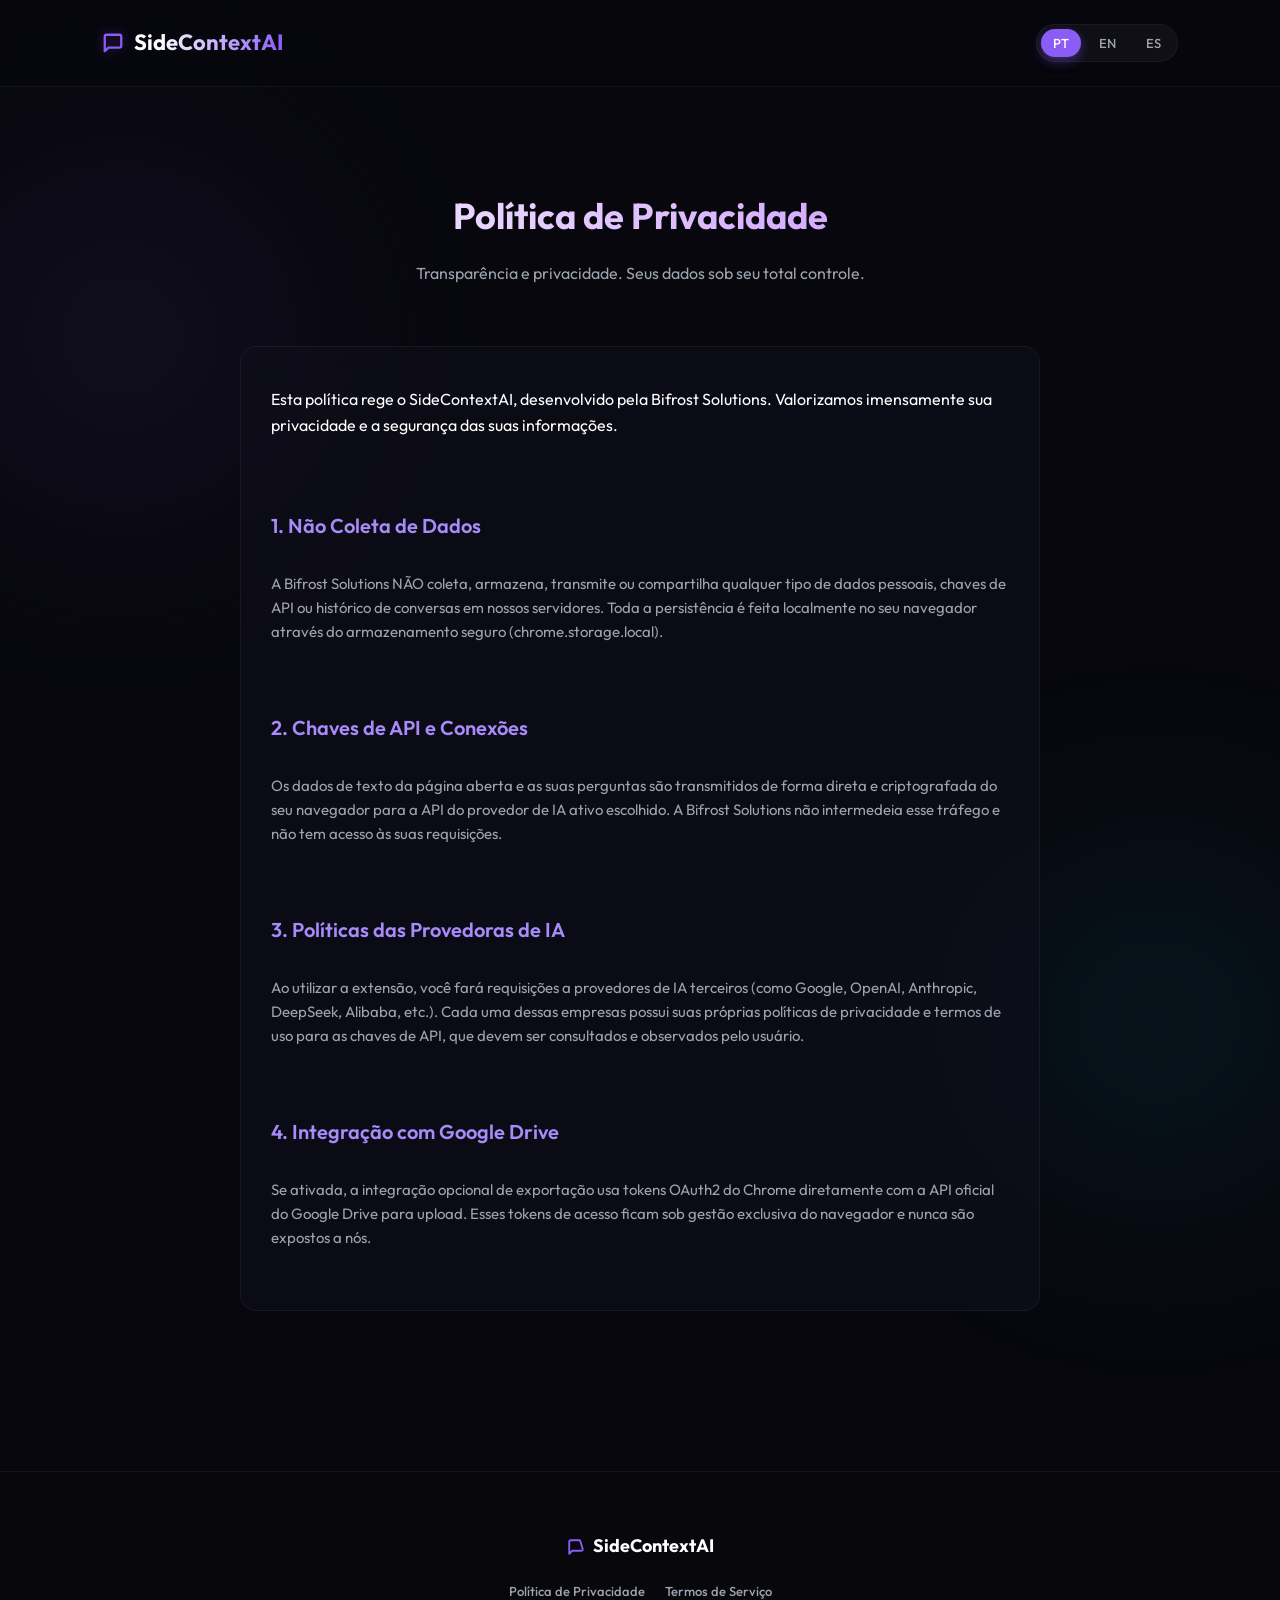
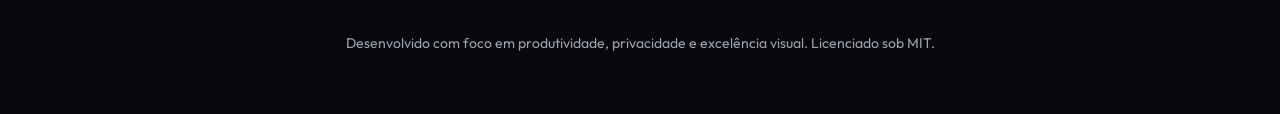
==== privacy.html @ da58473b "feat: add terms of service and privacy policy pages" ====
<!DOCTYPE html>
<html lang="pt">
<head>
  <meta charset="UTF-8">
  <meta name="viewport" content="width=device-width, initial-scale=1.0">
  <title>SideContextAI — Política de Privacidade</title>
  <meta name="description" content="SideContextAI - Política de Privacidade e não coleta de dados da Bifrost Solutions.">
  
  <!-- Fonts -->
  <link rel="preconnect" href="https://fonts.googleapis.com">
  <link rel="preconnect" href="https://fonts.gstatic.com" crossorigin>
  <link href="https://fonts.googleapis.com/css2?family=Outfit:wght@300;400;500;600;700;800&display=swap" rel="stylesheet">
  
  <link rel="stylesheet" href="style.css">
</head>
<body>
  <!-- Nav Bar -->
  <nav class="navbar">
    <div class="logo">
      <a href="index.html" style="text-decoration: none; display: flex; align-items: center; gap: 10px;">
        <svg xmlns="http://www.w3.org/2000/svg" width="22" height="22" viewBox="0 0 24 24" fill="none" stroke="currentColor" stroke-width="2.5" stroke-linecap="round" stroke-linejoin="round"><path d="M21 15a2 2 0 0 1-2 2H7l-4 4V5a2 2 0 0 1 2-2h14a2 2 0 0 1 2 2z"></path></svg>
        <span data-i18n="navTitle">SideContextAI</span>
      </a>
    </div>
    
    <div class="lang-selector">
      <button class="lang-btn active" data-lang="pt_BR" id="lang-pt">PT</button>
      <button class="lang-btn" data-lang="en" id="lang-en">EN</button>
      <button class="lang-btn" data-lang="es" id="lang-es">ES</button>
    </div>
  </nav>

  <!-- Content Section -->
  <section class="section">
    <div class="section-header scroll-reveal">
      <h1 class="section-title" data-i18n="privacyTitle">Política de Privacidade</h1>
      <p class="section-subtitle" data-i18n="privacySubtitle">Transparência e privacidade. Seus dados sob seu total controle.</p>
    </div>
    
    <div style="max-width: 800px; margin: 0 auto;" class="feature-card scroll-reveal">
      <p style="margin-bottom: 24px; font-size: 16px; color: #fff;" data-i18n="privacyIntro">Esta política rege o SideContextAI, desenvolvido pela Bifrost Solutions. Valorizamos imensamente sua privacidade e a segurança das suas informações.</p>
      
      <h3 style="margin-top: 28px; margin-bottom: 10px; color: var(--primary-hover);" data-i18n="privacySec1Title">1. Não Coleta de Dados</h3>
      <p style="margin-bottom: 20px; font-size: 15px; color: var(--text-secondary);" data-i18n="privacySec1Desc">A Bifrost Solutions NÃO coleta, armazena, transmite ou compartilha qualquer tipo de dados pessoais, chaves de API ou histórico de conversas em nossos servidores. Toda a persistência é feita localmente no seu navegador através do armazenamento seguro (chrome.storage.local).</p>
      
      <h3 style="margin-top: 28px; margin-bottom: 10px; color: var(--primary-hover);" data-i18n="privacySec2Title">2. Chaves de API e Conexões</h3>
      <p style="margin-bottom: 20px; font-size: 15px; color: var(--text-secondary);" data-i18n="privacySec2Desc">Os dados de texto da página aberta e as suas perguntas são transmitidos de forma direta e criptografada do seu navegador para a API do provedor de IA ativo escolhido. A Bifrost Solutions não intermedeia esse tráfego e não tem acesso às suas requisições.</p>
      
      <h3 style="margin-top: 28px; margin-bottom: 10px; color: var(--primary-hover);" data-i18n="privacySec3Title">3. Políticas das Provedoras de IA</h3>
      <p style="margin-bottom: 20px; font-size: 15px; color: var(--text-secondary);" data-i18n="privacySec3Desc">Ao utilizar a extensão, você fará requisições a provedores de IA terceiros (como Google, OpenAI, Anthropic, DeepSeek, Alibaba, etc.). Cada uma dessas empresas possui suas próprias políticas de privacidade e termos de uso para as chaves de API, que devem ser consultados e observados pelo usuário.</p>
      
      <h3 style="margin-top: 28px; margin-bottom: 10px; color: var(--primary-hover);" data-i18n="privacySec4Title">4. Google Drive Integration</h3>
      <p style="margin-bottom: 20px; font-size: 15px; color: var(--text-secondary);" data-i18n="privacySec4Desc">Se ativada, a integração opcional de exportação usa tokens OAuth2 do Chrome diretamente com a API oficial do Google Drive para upload. Esses tokens de acesso ficam sob gestão exclusiva do navegador e nunca são expostos a nós.</p>
    </div>
  </section>

  <!-- Footer -->
  <footer class="footer">
    <div class="footer-content">
      <div class="footer-logo">
        <svg xmlns="http://www.w3.org/2000/svg" width="18" height="18" viewBox="0 0 24 24" fill="none" stroke="currentColor" stroke-width="2.5" stroke-linecap="round" stroke-linejoin="round"><path d="M21 15a2 2 0 0 1-2 2H7l-4 4V5a2 2 0 0 1 2-2h11a2 2 0 0 1 2 2z"></path></svg>
        <span>SideContextAI</span>
      </div>
      <div style="margin-bottom: 10px; display: flex; gap: 20px;">
        <a href="privacy.html" style="color: var(--text-secondary); text-decoration: none; font-size: 13px; font-weight: 500;" data-i18n="privacyLink">Política de Privacidade</a>
        <a href="terms.html" style="color: var(--text-secondary); text-decoration: none; font-size: 13px; font-weight: 500;" data-i18n="termsLink">Termos de Serviço</a>
      </div>
      <p data-i18n="footerText">Desenvolvido com foco em produtividade, privacidade e excelência visual. Licenciado sob MIT.</p>
    </div>
  </footer>

  <script type="module" src="script.js"></script>
</body>
</html>
---- style.css ----
/* style.css */

:root {
  --bg-dark: #07070d;
  --bg-panel: rgba(15, 15, 27, 0.6);
  --border-glass: rgba(255, 255, 255, 0.05);
  --border-glow: rgba(139, 92, 246, 0.3);
  --text-primary: #f3f4f6;
  --text-secondary: #9ca3af;
  --primary-color: #8b5cf6;
  --primary-hover: #a78bfa;
  --primary-glow: rgba(139, 92, 246, 0.4);
  --accent-color: #06b6d4;
  --font-sans: 'Outfit', sans-serif;
  --transition-smooth: all 0.3s cubic-bezier(0.4, 0, 0.2, 1);
}

* {
  box-sizing: border-box;
  margin: 0;
  padding: 0;
}

body {
  background-color: var(--bg-dark);
  font-family: var(--font-sans);
  color: var(--text-primary);
  line-height: 1.6;
  overflow-x: hidden;
  position: relative;
}

/* Background Auroras */
body::before,
body::after {
  content: "";
  position: absolute;
  width: 500px;
  height: 500px;
  border-radius: 50%;
  filter: blur(120px);
  z-index: -1;
  opacity: 0.15;
  pointer-events: none;
}

body::before {
  top: 5%;
  left: -10%;
  background: radial-gradient(circle, var(--primary-color) 0%, transparent 70%);
  animation: pulseAurora 12s infinite alternate ease-in-out;
}

body::after {
  top: 45%;
  right: -10%;
  background: radial-gradient(circle, var(--accent-color) 0%, transparent 70%);
  animation: pulseAurora 15s infinite alternate-reverse ease-in-out;
}

@keyframes pulseAurora {
  0% { transform: translate(0, 0) scale(1); opacity: 0.12; }
  100% { transform: translate(30px, 40px) scale(1.15); opacity: 0.18; }
}

/* Header & Nav */
.navbar {
  display: flex;
  justify-content: space-between;
  align-items: center;
  padding: 24px 8%;
  background: rgba(7, 7, 13, 0.7);
  backdrop-filter: blur(12px);
  border-bottom: 1px solid var(--border-glass);
  position: sticky;
  top: 0;
  z-index: 100;
}

.logo {
  display: flex;
  align-items: center;
  gap: 10px;
  font-weight: 700;
  font-size: 22px;
  background: linear-gradient(90deg, #fff 30%, var(--primary-color) 100%);
  -webkit-background-clip: text;
  -webkit-text-fill-color: transparent;
  cursor: default;
}

.logo svg {
  stroke: var(--primary-color);
  filter: drop-shadow(0 0 6px var(--primary-glow));
}

.lang-selector {
  display: flex;
  gap: 6px;
  background: rgba(255, 255, 255, 0.04);
  padding: 4px;
  border-radius: 20px;
  border: 1px solid var(--border-glass);
}

.lang-btn {
  background: transparent;
  border: none;
  color: var(--text-secondary);
  font-family: var(--font-sans);
  font-weight: 500;
  font-size: 13px;
  padding: 6px 12px;
  border-radius: 16px;
  cursor: pointer;
  transition: var(--transition-smooth);
}

.lang-btn:hover {
  color: #fff;
}

.lang-btn.active {
  background: var(--primary-color);
  color: #fff;
  box-shadow: 0 4px 12px var(--primary-glow);
}

/* Hero Section */
.hero {
  display: grid;
  grid-template-columns: 1.1fr 0.9fr;
  align-items: center;
  gap: 60px;
  padding: 80px 8% 120px 8%;
  max-width: 1400px;
  margin: 0 auto;
}

.hero-content {
  display: flex;
  flex-direction: column;
}

.hero-title {
  font-size: 48px;
  font-weight: 800;
  line-height: 1.15;
  margin-bottom: 24px;
  background: linear-gradient(135deg, #ffffff 0%, #d8b4fe 50%, var(--primary-color) 100%);
  -webkit-background-clip: text;
  -webkit-text-fill-color: transparent;
  filter: drop-shadow(0 2px 10px rgba(0,0,0,0.3));
}

.hero-subtitle {
  font-size: 18px;
  color: var(--text-secondary);
  margin-bottom: 40px;
  font-weight: 400;
}

.hero-ctas {
  display: flex;
  gap: 16px;
}

.btn-primary {
  display: inline-flex;
  align-items: center;
  gap: 10px;
  background: linear-gradient(135deg, var(--primary-color) 0%, #6d28d9 100%);
  color: #fff;
  padding: 14px 28px;
  border-radius: 12px;
  font-weight: 600;
  font-size: 16px;
  text-decoration: none;
  transition: var(--transition-smooth);
  box-shadow: 0 4px 20px var(--primary-glow);
  border: 1px solid rgba(255, 255, 255, 0.1);
}

.btn-primary:hover {
  transform: translateY(-2px);
  box-shadow: 0 6px 24px rgba(139, 92, 246, 0.6);
  background: linear-gradient(135deg, var(--primary-hover) 0%, var(--primary-color) 100%);
}

.btn-secondary {
  display: inline-flex;
  align-items: center;
  gap: 10px;
  background: rgba(255, 255, 255, 0.04);
  color: var(--text-primary);
  padding: 14px 28px;
  border-radius: 12px;
  font-weight: 600;
  font-size: 16px;
  text-decoration: none;
  transition: var(--transition-smooth);
  border: 1px solid var(--border-glass);
}

.btn-secondary:hover {
  background: rgba(255, 255, 255, 0.08);
  border-color: rgba(255, 255, 255, 0.15);
  transform: translateY(-2px);
}

/* Mockup UI */
.hero-mockup {
  display: flex;
  justify-content: center;
  perspective: 1000px;
}

.extension-preview {
  width: 320px;
  height: 520px;
  background: #0b0b14;
  border-radius: 16px;
  border: 1px solid rgba(255, 255, 255, 0.08);
  box-shadow: 0 20px 50px rgba(0, 0, 0, 0.6), 0 0 25px rgba(139, 92, 246, 0.15);
  display: flex;
  flex-direction: column;
  overflow: hidden;
  transform: rotateY(-8deg) rotateX(4deg);
  transition: var(--transition-smooth);
}

.extension-preview:hover {
  transform: rotateY(0deg) rotateX(0deg) scale(1.02);
  box-shadow: 0 25px 60px rgba(0, 0, 0, 0.7), 0 0 35px rgba(139, 92, 246, 0.25);
}

.mock-header {
  padding: 12px 16px;
  background: rgba(20, 20, 35, 0.7);
  border-bottom: 1px solid rgba(255, 255, 255, 0.08);
  font-weight: 600;
  font-size: 14px;
  color: #fff;
  display: flex;
  align-items: center;
  gap: 8px;
}

.mock-header-dot {
  width: 8px;
  height: 8px;
  background: var(--accent-color);
  border-radius: 50%;
  box-shadow: 0 0 6px var(--accent-color);
}

.mock-chat {
  flex-grow: 1;
  padding: 16px;
  overflow-y: auto;
  display: flex;
  flex-direction: column;
  gap: 12px;
}

.mock-msg {
  padding: 10px 12px;
  border-radius: 8px;
  font-size: 12px;
  max-width: 85%;
  line-height: 1.4;
  animation: fadeIn 0.4s ease forwards;
}

.mock-msg.user {
  background: rgba(255, 255, 255, 0.05);
  align-self: flex-end;
  color: #fff;
  border-bottom-right-radius: 2px;
}

.mock-msg.assistant {
  background: rgba(139, 92, 246, 0.08);
  align-self: flex-start;
  border-left: 2px solid var(--primary-color);
  color: var(--text-primary);
  border-bottom-left-radius: 2px;
}

.mock-context {
  padding: 8px 12px;
  background: rgba(13, 13, 23, 0.85);
  border-top: 1px solid rgba(139, 92, 246, 0.2);
  border-bottom: 1px solid rgba(255, 255, 255, 0.08);
  display: flex;
  align-items: center;
  gap: 6px;
  font-size: 11px;
}

.mock-badge {
  background: rgba(139, 92, 246, 0.2);
  color: #c084fc;
  padding: 1px 6px;
  border-radius: 10px;
  font-size: 9px;
  font-weight: bold;
}

.mock-title {
  color: var(--text-secondary);
  white-space: nowrap;
  overflow: hidden;
  text-overflow: ellipsis;
}

.mock-toolbar {
  padding: 6px 12px;
  background: rgba(20, 20, 35, 0.7);
  display: flex;
  justify-content: space-between;
  border-bottom: 1px solid rgba(255, 255, 255, 0.05);
}

.mock-tool {
  width: 20px;
  height: 20px;
  background: rgba(255, 255, 255, 0.03);
  border-radius: 50%;
  display: flex;
  align-items: center;
  justify-content: center;
}

.mock-tool svg {
  stroke: var(--text-secondary);
}

.mock-input-area {
  padding: 10px 12px 14px 12px;
  background: #07070c;
  display: flex;
  gap: 8px;
}

.mock-input {
  flex-grow: 1;
  background: rgba(255, 255, 255, 0.03);
  border: 1px solid rgba(255, 255, 255, 0.08);
  border-radius: 12px;
  padding: 6px 10px;
  color: var(--text-secondary);
  font-size: 11px;
}

.mock-send {
  width: 28px;
  height: 28px;
  background: linear-gradient(135deg, var(--primary-color), #6d28d9);
  border-radius: 50%;
  display: flex;
  align-items: center;
  justify-content: center;
  box-shadow: 0 2px 8px var(--primary-glow);
}

/* Features Section */
.section {
  padding: 100px 8%;
  max-width: 1400px;
  margin: 0 auto;
}

.section-header {
  text-align: center;
  margin-bottom: 60px;
}

.section-title {
  font-size: 36px;
  font-weight: 700;
  margin-bottom: 16px;
  background: linear-gradient(90deg, #fff, #c084fc);
  -webkit-background-clip: text;
  -webkit-text-fill-color: transparent;
}

.section-subtitle {
  font-size: 16px;
  color: var(--text-secondary);
  max-width: 600px;
  margin: 0 auto;
}

.features-grid {
  display: grid;
  grid-template-columns: repeat(auto-fit, minmax(320px, 1fr));
  gap: 30px;
}

.feature-card {
  background: var(--bg-panel);
  border-radius: 16px;
  border: 1px solid var(--border-glass);
  padding: 40px 30px;
  backdrop-filter: blur(12px);
  transition: var(--transition-smooth);
  display: flex;
  flex-direction: column;
  gap: 20px;
}

.feature-card:hover {
  transform: translateY(-5px);
  border-color: var(--border-glow);
  box-shadow: 0 10px 30px rgba(139, 92, 246, 0.06), 0 0 20px rgba(139, 92, 246, 0.04);
}

.feature-icon-wrapper {
  width: 50px;
  height: 50px;
  background: rgba(139, 92, 246, 0.1);
  border-radius: 12px;
  display: flex;
  align-items: center;
  justify-content: center;
  border: 1px solid rgba(139, 92, 246, 0.15);
  color: var(--primary-color);
  transition: var(--transition-smooth);
}

.feature-card:hover .feature-icon-wrapper {
  background: var(--primary-color);
  color: #fff;
  box-shadow: 0 0 15px var(--primary-glow);
}

.feature-card h3 {
  font-size: 20px;
  font-weight: 600;
}

.feature-card p {
  color: var(--text-secondary);
  font-size: 15px;
  line-height: 1.6;
}

/* Install Section */
.install-container {
  display: grid;
  grid-template-columns: repeat(auto-fit, minmax(240px, 1fr));
  gap: 30px;
}

.step-card {
  background: rgba(255, 255, 255, 0.02);
  border-radius: 16px;
  border: 1px solid var(--border-glass);
  padding: 30px 24px;
  transition: var(--transition-smooth);
  position: relative;
}

.step-card:hover {
  background: rgba(255, 255, 255, 0.04);
  border-color: rgba(255, 255, 255, 0.1);
}

.step-card h3 {
  font-size: 18px;
  font-weight: 600;
  margin-bottom: 12px;
  color: #fff;
}

.step-card p {
  font-size: 14px;
  color: var(--text-secondary);
}

/* Footer */
.footer {
  padding: 60px 8%;
  border-top: 1px solid var(--border-glass);
  text-align: center;
  background: rgba(7, 7, 13, 0.9);
  margin-top: 60px;
}

.footer-content {
  max-width: 800px;
  margin: 0 auto;
  display: flex;
  flex-direction: column;
  align-items: center;
  gap: 20px;
}

.footer-logo {
  display: flex;
  align-items: center;
  gap: 8px;
  font-weight: 700;
  font-size: 18px;
  color: #fff;
}

.footer-logo svg {
  stroke: var(--primary-color);
}

.footer p {
  font-size: 14px;
  color: var(--text-secondary);
}

/* Scroll Animations */
.scroll-reveal {
  opacity: 0;
  transform: translateY(30px);
  transition: opacity 0.8s ease, transform 0.8s cubic-bezier(0.2, 0.8, 0.2, 1);
}

.scroll-reveal.visible {
  opacity: 1;
  transform: translateY(0);
}

/* Delay for children load */
.delay-1 { transition-delay: 0.1s; }
.delay-2 { transition-delay: 0.2s; }
.delay-3 { transition-delay: 0.3s; }
.delay-4 { transition-delay: 0.4s; }

/* Responsive adjustments */
@media (max-width: 900px) {
  .hero {
    grid-template-columns: 1fr;
    text-align: center;
    gap: 40px;
    padding-top: 40px;
  }
  
  .hero-content {
    align-items: center;
  }
  
  .hero-ctas {
    justify-content: center;
    flex-wrap: wrap;
  }
  
  .hero-title {
    font-size: 38px;
  }
  
  .hero-mockup {
    margin-top: 20px;
  }

  .extension-preview {
    transform: none;
  }
  
  .navbar {
    padding: 20px 6%;
  }
  
  .section {
    padding: 60px 6%;
  }
}

@keyframes fadeIn {
  from { opacity: 0; transform: translateY(8px); }
  to { opacity: 1; transform: translateY(0); }
}
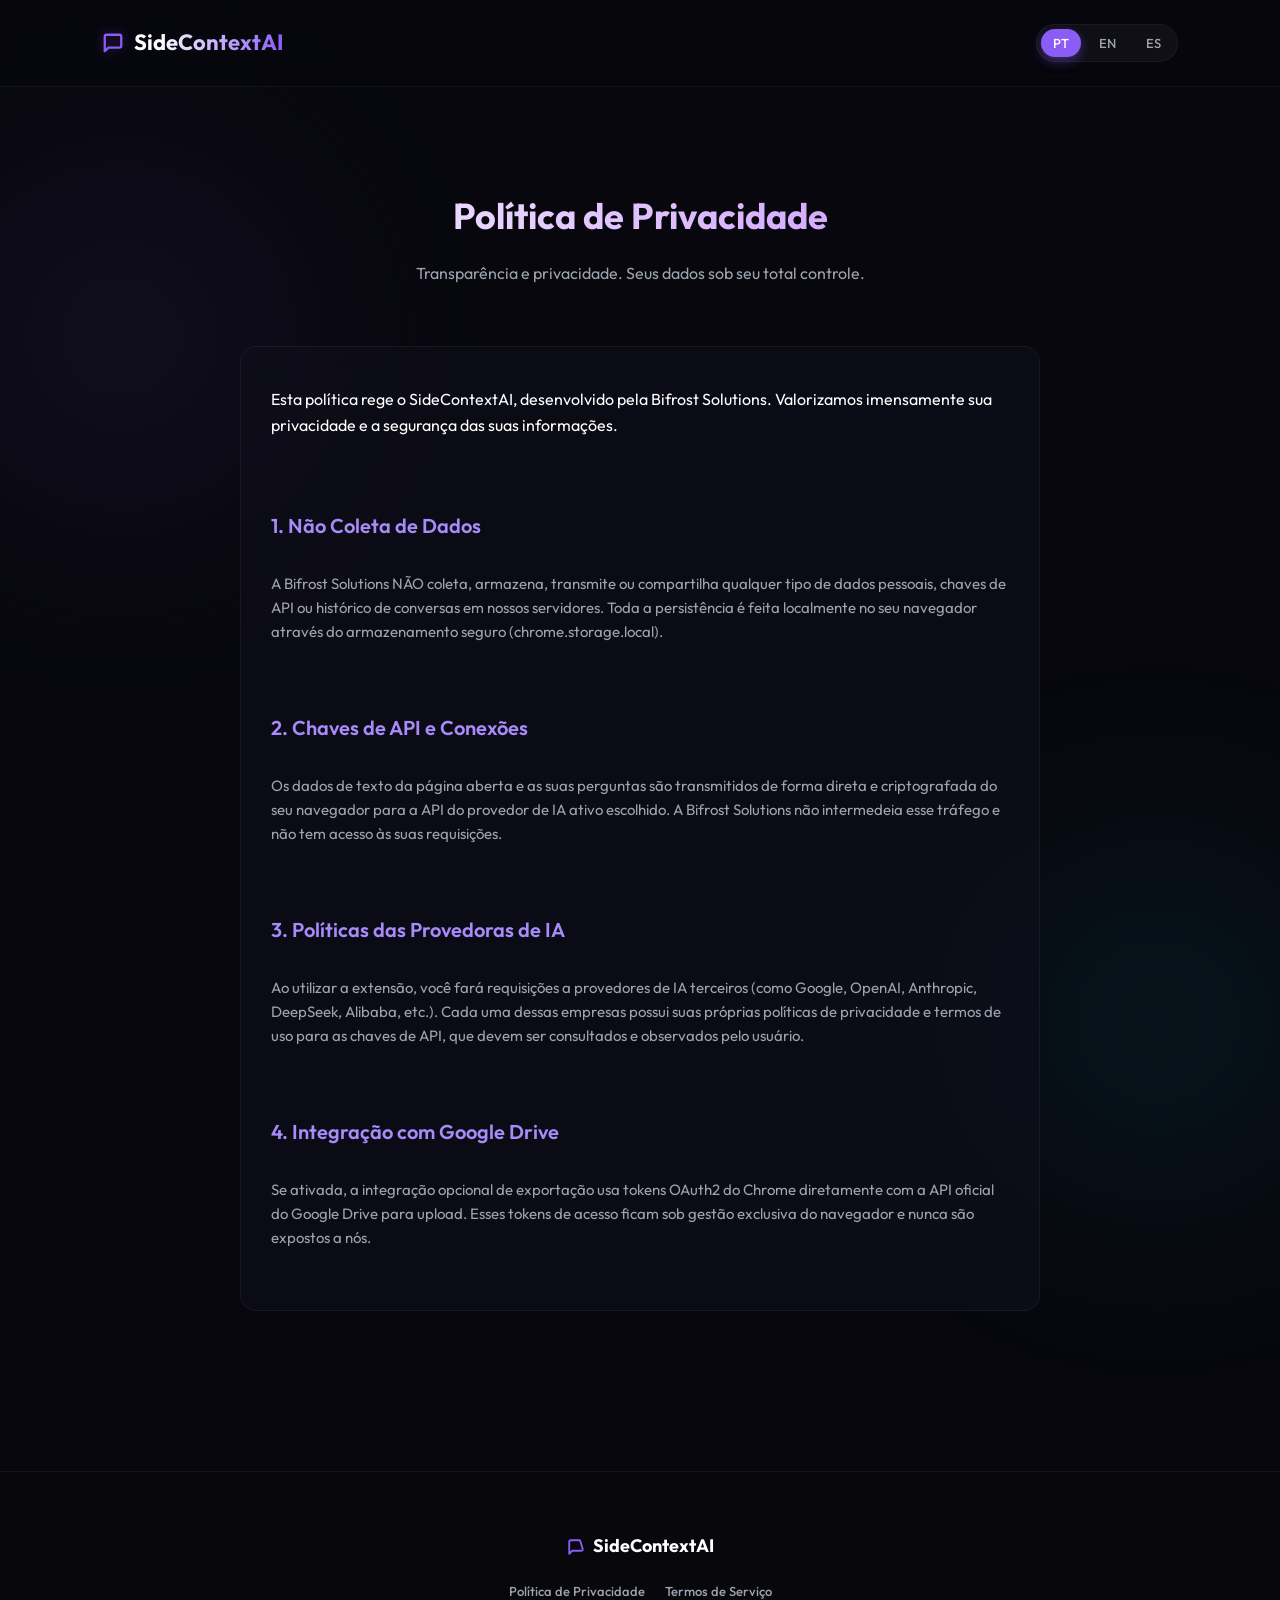
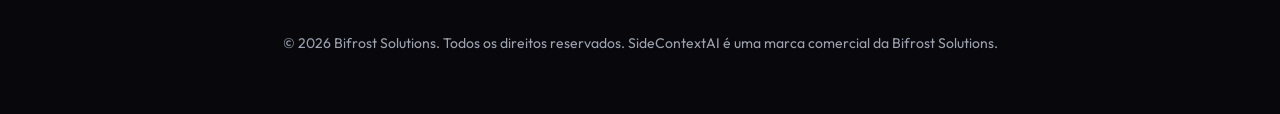
==== commit c913f373: "fix: resolve local script CORS issues and update footer with commercial copy" ====
--- a/privacy.html
+++ b/privacy.html
@@ -65,10 +65,11 @@
         <a href="privacy.html" style="color: var(--text-secondary); text-decoration: none; font-size: 13px; font-weight: 500;" data-i18n="privacyLink">Política de Privacidade</a>
         <a href="terms.html" style="color: var(--text-secondary); text-decoration: none; font-size: 13px; font-weight: 500;" data-i18n="termsLink">Termos de Serviço</a>
       </div>
-      <p data-i18n="footerText">Desenvolvido com foco em produtividade, privacidade e excelência visual. Licenciado sob MIT.</p>
+      <p data-i18n="footerText">© 2026 Bifrost Solutions. Todos os direitos reservados. SideContextAI é uma marca comercial da Bifrost Solutions.</p>
     </div>
   </footer>
 
-  <script type="module" src="script.js"></script>
+  <script src="messages.js"></script>
+  <script src="script.js"></script>
 </body>
 </html>
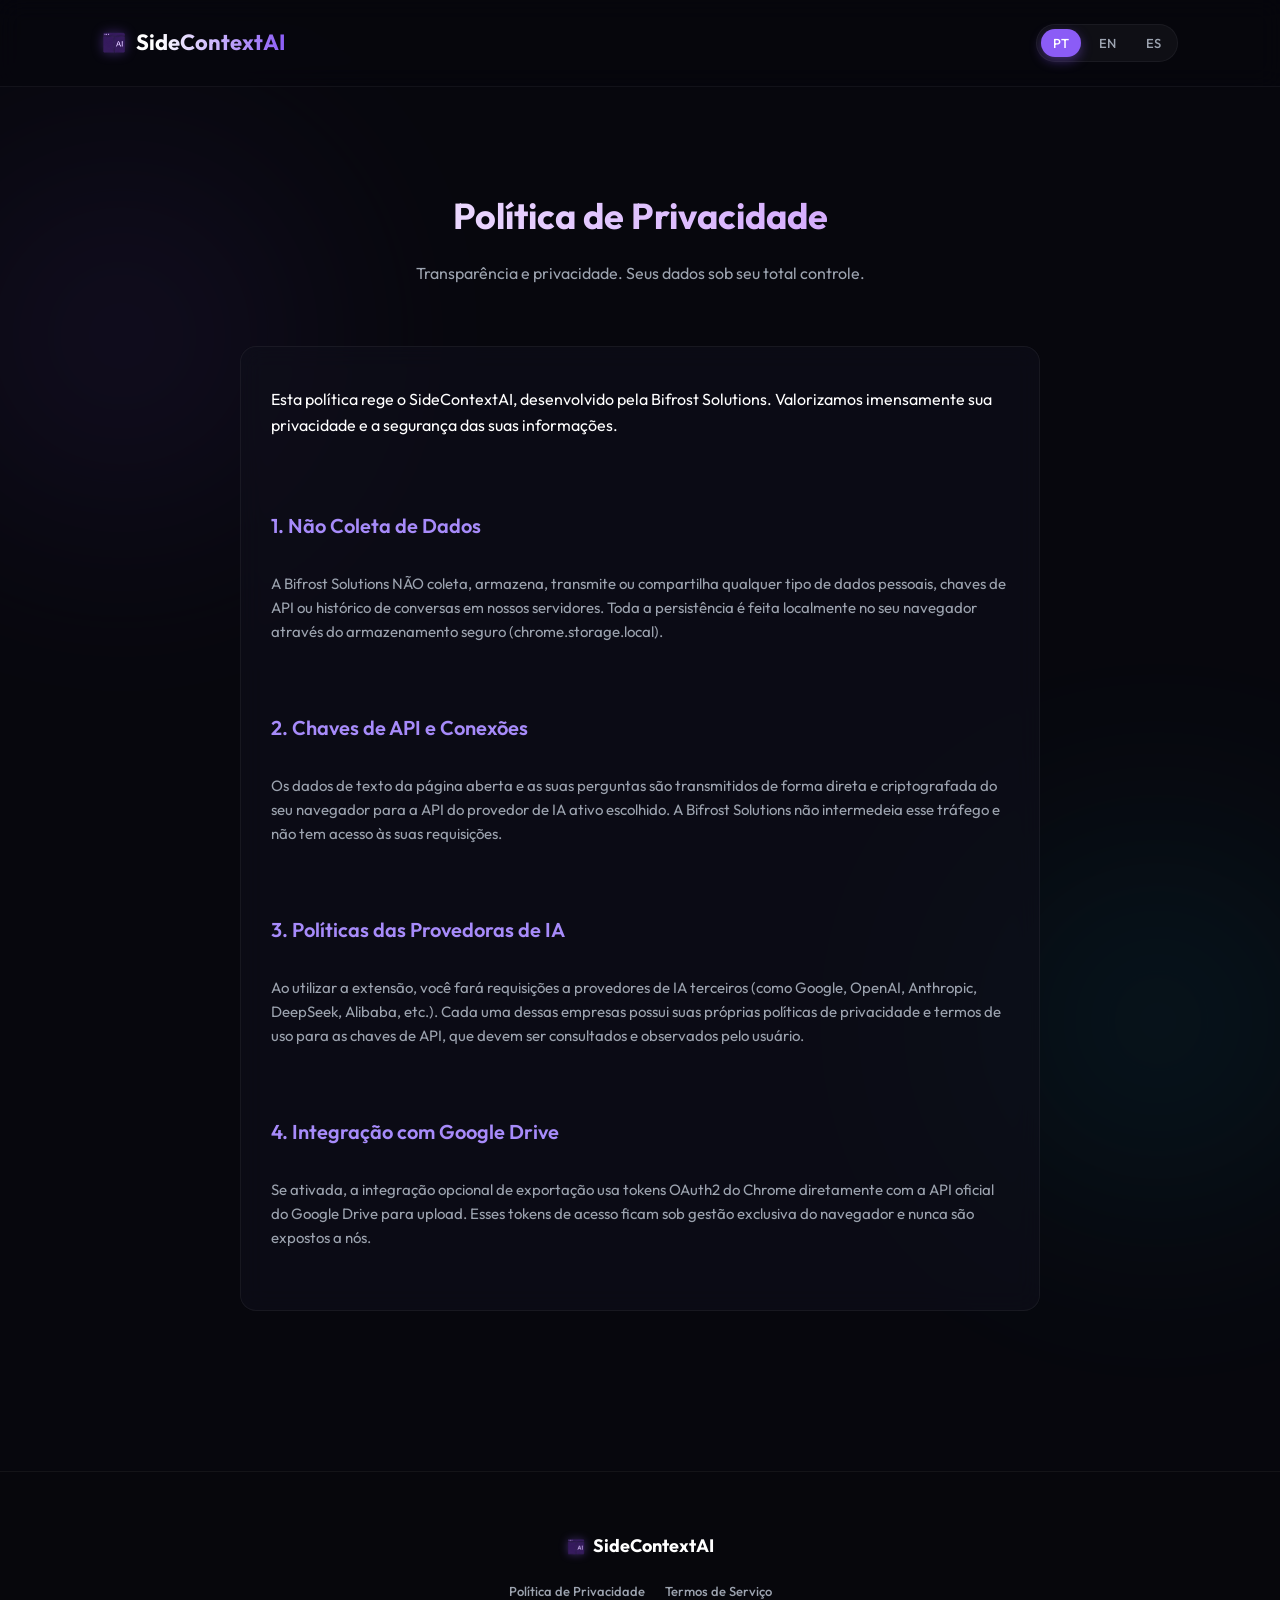
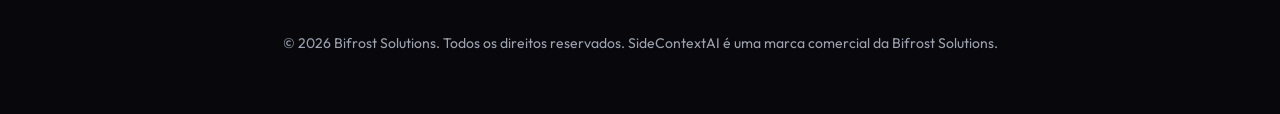
==== commit 7c2be5cc: "feat: add application icon.png as favicon and navbar brand logo" ====
--- a/privacy.html
+++ b/privacy.html
@@ -11,6 +11,7 @@
   <link rel="preconnect" href="https://fonts.gstatic.com" crossorigin>
   <link href="https://fonts.googleapis.com/css2?family=Outfit:wght@300;400;500;600;700;800&display=swap" rel="stylesheet">
   
+  <link rel="icon" type="image/png" href="icon.png">
   <link rel="stylesheet" href="style.css">
 </head>
 <body>
@@ -18,7 +19,7 @@
   <nav class="navbar">
     <div class="logo">
       <a href="index.html" style="text-decoration: none; display: flex; align-items: center; gap: 10px;">
-        <svg xmlns="http://www.w3.org/2000/svg" width="22" height="22" viewBox="0 0 24 24" fill="none" stroke="currentColor" stroke-width="2.5" stroke-linecap="round" stroke-linejoin="round"><path d="M21 15a2 2 0 0 1-2 2H7l-4 4V5a2 2 0 0 1 2-2h14a2 2 0 0 1 2 2z"></path></svg>
+        <img src="icon.png" alt="SideContextAI Logo" style="width: 24px; height: 24px; border-radius: 6px; filter: drop-shadow(0 0 6px var(--primary-glow));">
         <span data-i18n="navTitle">SideContextAI</span>
       </a>
     </div>
@@ -58,7 +59,7 @@
   <footer class="footer">
     <div class="footer-content">
       <div class="footer-logo">
-        <svg xmlns="http://www.w3.org/2000/svg" width="18" height="18" viewBox="0 0 24 24" fill="none" stroke="currentColor" stroke-width="2.5" stroke-linecap="round" stroke-linejoin="round"><path d="M21 15a2 2 0 0 1-2 2H7l-4 4V5a2 2 0 0 1 2-2h11a2 2 0 0 1 2 2z"></path></svg>
+        <img src="icon.png" alt="SideContextAI Logo" style="width: 18px; height: 18px; border-radius: 4px; filter: drop-shadow(0 0 4px var(--primary-glow));">
         <span>SideContextAI</span>
       </div>
       <div style="margin-bottom: 10px; display: flex; gap: 20px;">
